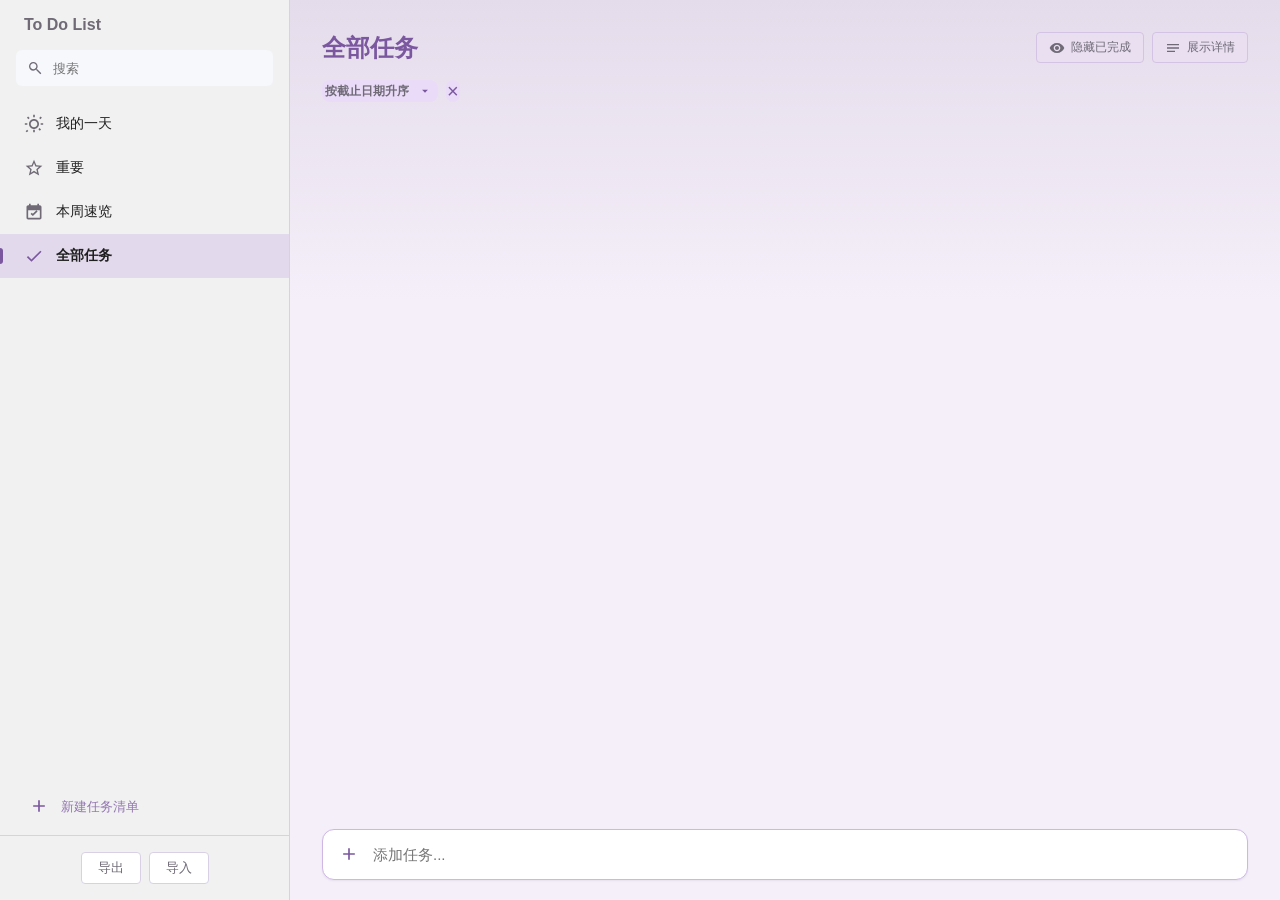
==== index.html @ 0e7db543 "init" ====
<!DOCTYPE html>
<html lang="zh-CN">
<head>
    <meta charset="UTF-8">
    <meta name="viewport" content="width=device-width, initial-scale=1.0">
    <title>To Do List</title>
    <link rel="stylesheet" href="./assets/css/todo-app.css">
</head>
<body>

    <!-- Sidebar -->
    <aside>
        <div class="sidebar-header">To Do List</div>
        <div class="sidebar-search" id="sidebar-search-wrap">
            <svg class="icon-gray" style="width:16px;height:16px" viewBox="0 0 24 24"><path d="M15.5 14h-.79l-.28-.27A6.471 6.471 0 0016 9.5 6.5 6.5 0 109.5 16c1.61 0 3.09-.59 4.23-1.57l.27.28v.79L20 21.49 21.49 20 15.5 14zM9.5 14C7.01 14 5 11.99 5 9.5S7.01 5 9.5 5 14 7.01 14 9.5 11.99 14 9.5 14z"/></svg>
            <input id="sidebar-search-input" type="text" placeholder="搜索" autocomplete="off">
            <button id="sidebar-search-clear" class="sidebar-search-clear" title="清除">×</button>
        </div>
        <div class="nav-list" id="nav-list"></div>

        <div class="new-list-input">
            <svg class="icon-blue" viewBox="0 0 24 24"><path d="M19 13h-6v6h-2v-6H5v-2h6V5h2v6h6v2z"/></svg>
            <input type="text" id="new-list-input" placeholder="新建任务清单" autocomplete="off">
        </div>

        <div class="sidebar-footer">
            <button id="btn-export" class="btn-sm">导出</button>
            <button id="btn-import" class="btn-sm">导入</button>
            <input type="file" id="importFile" style="display:none">
        </div>
    </aside>

    <!-- Main Content -->
    <main>
        <div class="header">
            <div class="header-title-group">
                <h1 id="view-title">我的一天</h1>
                <div class="date">
                    <span id="current-date"></span>
                    <span id="progress-stats" class="progress-pill">已完成 0/0</span>
                </div>
            </div>
            <div class="header-actions">
                <button id="btn-toggle-completed" class="btn-toggle-completed active" title="显示/隐藏已完成">
                    <svg style="width:16px;height:16px" viewBox="0 0 24 24"><path d="M12 4.5C7 4.5 2.73 7.61 1 12c1.73 4.39 6 7.5 11 7.5s9.27-3.11 11-7.5c-1.73-4.39-6-7.5-11-7.5zM12 17c-2.76 0-5-2.24-5-5s2.24-5 5-5 5 2.24 5 5-2.24 5-5 5zm0-8c-1.66 0-3 1.34-3 3s1.34 3 3 3 3-1.34 3-3-1.34-3-3-3z"/></svg>
                    <span id="toggle-completed-text">隐藏已完成</span>
                </button>
                <button id="btn-toggle-notes" class="btn-toggle-completed" title="显示/隐藏详情">
                    <svg style="width:16px;height:16px" viewBox="0 0 24 24"><path d="M3 18h12v-2H3v2zM3 6v2h18V6H3zm0 7h18v-2H3v2z"/></svg>
                    <span id="toggle-notes-text">展示详情</span>
                </button>
            </div>
        </div>

        <div class="filter-toolbar">
            <div class="filter-group">
            <div class="filter-item sort-pill">
                <select id="sort-mode">
                    <option value="due_asc">按截止日期升序</option>
                    <option value="due_desc">按截止日期降序</option>
                    <option value="added_asc">按创建日期升序</option>
                    <option value="added_desc">按创建日期降序</option>
                </select>
                <button id="btn-sort-open" class="sort-open-btn" title="展开排序选项">
                    <svg viewBox="0 0 24 24" style="width:14px;height:14px"><path d="M7 10l5 5 5-5z"/></svg>
                </button>
            </div>
            <button id="btn-clear-sort" class="sort-clear-btn" title="取消筛选">×</button>
            </div>
        </div>

        <div class="task-container">
            <ul id="task-list" style="list-style:none; padding:0; margin:0"></ul>
        </div>

        <div class="input-wrapper collapsed" id="task-input-wrapper">
            <div class="input-main-group">
                <div class="input-row title">
                    <svg viewBox="0 0 24 24" class="icon-blue"><path d="M19 13h-6v6h-2v-6H5v-2h6V5h2v6h6v2z"/></svg>
                    <input type="text" id="task-text" placeholder="添加任务..." autocomplete="off">
                </div>
                <ul id="add-step-list" class="step-list edit-step-list add-step-list"></ul>
                <div class="input-row step-inline" id="add-step-row">
                    <svg viewBox="0 0 24 24" class="icon-blue"><path d="M3 7h10v2H3V7zm0 4h8v2H3v-2zm0 4h6v2H3v-2zm16.59-4.58L21 11.84l-4.24 4.24-2.12-2.12 1.41-1.41.71.71 2.83-2.84z"/></svg>
                    <input id="task-step-input" class="step-inline-input" type="text" placeholder="添加步骤" autocomplete="off">
                </div>
            </div>
            <div class="input-advanced">
                <div class="input-advanced-actions">
                    <button type="button" id="btn-collapse-input" class="btn-collapse-input" title="收起">⌄</button>
                </div>
                <div class="input-controls">
                    <div class="control-group datetime-group">
                        <svg class="icon-gray" style="width:14px;height:14px" viewBox="0 0 24 24"><path d="M19 3h-1V1h-2v2H8V1H6v2H5c-1.11 0-2 .9-2 2v14c0 1.1.89 2 2 2h14c1.1 0 2-.9 2-2V5c0-1.1-.9-2-2-2zm0 16H5V8h14v11z"/></svg>
                        <input type="date" id="task-date" title="截止日期" autocomplete="off">
                        <svg class="icon-gray dt-mid-icon" style="width:14px;height:14px" viewBox="0 0 24 24"><path d="M11.99 2C6.47 2 2 6.48 2 12s4.47 10 9.99 10C17.52 22 22 17.52 22 12S17.52 2 11.99 2zm.01 18c-4.41 0-8-3.59-8-8s3.59-8 8-8 8 3.59 8 8-3.59 8-8 8zm.5-13h-1.5v6l5.25 3.15.75-1.23-4.5-2.67z"/></svg>
                        <input type="time" id="task-time" title="具体时间 (可选)" autocomplete="off">
                        <button type="button" id="btn-clear-task-time-x" class="btn-clear-time-x" title="清除具体时间">×</button>
                    </div>
                    <div class="control-group">
                        <svg class="icon-gray" style="width:14px;height:14px" viewBox="0 0 24 24"><path d="M12 4V1L8 5l4 4V6c3.31 0 6 2.69 6 6 0 1.01-.25 1.97-.7 2.8l1.46 1.46C19.54 15.03 20 13.57 20 12c0-4.42-3.58-8-8-8zm0 14c-3.31 0-6-2.69-6-6 0-1.01.25-1.97.7-2.8L5.24 7.74C4.46 8.97 4 10.43 4 12c0 4.42 3.58 8 8 8v3l4-4-4-4v3z"/></svg>
                        <select id="task-recurrence">
                            <option value="none">不重复</option>
                            <option value="daily">每天</option>
                            <option value="weekly">每周</option>
                            <option value="monthly">每月</option>
                        </select>
                    </div>
                    <div class="control-group">
                        <svg class="icon-gray" style="width:14px;height:14px" viewBox="0 0 24 24"><path d="M3 13h2v-2H3v2zm0 4h2v-2H3v2zm0-8h2V7H3v2zm4 4h14v-2H7v2zm0 4h14v-2H7v2zM7 7v2h14V7H7z"/></svg>
                        <select id="task-list-select"></select>
                    </div>
                    <div style="margin-left:auto">
                        <button id="btn-add-task" class="btn-sm">添加</button>
                    </div>
                </div>
                <div class="input-row note">
                    <svg class="icon-gray" style="width:16px;height:16px" viewBox="0 0 24 24"><path d="M3 18h12v-2H3v2zM3 6v2h18V6H3zm0 7h18v-2H3v2z"/></svg>
                    <textarea id="task-note" placeholder="备注 (可选)..." autocomplete="off"></textarea>
                </div>
            </div>
        </div>
    </main>

    <!-- Modal for Task and List Edit -->
    <div id="modal-overlay" class="modal-overlay">
        <!-- Edit Task Modal -->
        <div class="modal" id="modal-task-edit" style="display:none">
            <h2>编辑任务</h2>
            <div class="form-group">
                <label>任务内容</label>
                <input type="text" id="edit-task-text" class="form-input">
            </div>
            <div class="form-group">
                <label>步骤</label>
                <div id="edit-steps-box" class="edit-steps-box">
                    <ul id="edit-step-list" class="step-list edit-step-list"></ul>
                    <div class="step-add-row">
                        <svg class="step-add-icon" viewBox="0 0 24 24"><path d="M19 13h-6v6h-2v-6H5v-2h6V5h2v6h6v2z"/></svg>
                        <input id="edit-step-input" class="step-input" type="text" placeholder="添加步骤">
                    </div>
                </div>
            </div>
            <div style="display:flex; gap: 16px;">
                <div class="form-group" style="flex:1">
                    <label>截止日期</label>
                    <input type="date" id="edit-task-date" class="form-input">
                </div>
                <div class="form-group" style="flex:1">
                    <label>具体时间 (可选)</label>
                    <div class="time-input-row">
                        <input type="time" id="edit-task-time" class="form-input">
                        <button type="button" id="btn-clear-edit-time-x" class="btn-clear-time-x" title="清除具体时间">×</button>
                    </div>
                </div>
            </div>
            <div style="display:flex; gap: 16px;">
                <div class="form-group" style="flex:1">
                    <label>重复</label>
                    <select id="edit-task-recurrence" class="form-input">
                        <option value="none">不重复</option>
                        <option value="daily">每天</option>
                        <option value="weekly">每周</option>
                        <option value="monthly">每月</option>
                    </select>
                </div>
                <div class="form-group" style="flex:1">
                    <label>所属列表</label>
                    <select id="edit-task-list" class="form-input"></select>
                </div>
            </div>
            <div class="form-group">
                <label>备注/详情</label>
                <textarea id="edit-task-note" class="form-input" placeholder="添加备注..."></textarea>
            </div>
            <div class="modal-actions">
                <button class="btn-sm btn-cancel">取消</button>
                <button id="btn-save-task-edit" class="btn-sm btn-primary">保存</button>
            </div>
        </div>

        <!-- Edit List Modal -->
        <div class="modal" id="modal-list-edit" style="display:none">
            <h2>重命名列表</h2>
            <div class="form-group">
                <label>列表名称</label>
                <input type="text" id="edit-list-name" class="form-input">
            </div>
            <div class="modal-actions">
                <button class="btn-sm btn-cancel">取消</button>
                <button id="btn-save-list-edit" class="btn-sm btn-primary">保存</button>
            </div>
        </div>
    </div>

    <script src="./assets/js/todo-app.js"></script>
</body>
</html>
---- assets/css/todo-app.css ----
:root {
            --primary: #7b57a0;
            --primary-hover: #68458b;
            --danger: #d13438;
            --bg-body: #f4eff9;
            --bg-white: #ffffff;
            --text-main: #1f1f1f;
            --text-secondary: #6f6a76;
            --border: #d9d0e5;
            --hover-bg: #eee8f4;
            --sidebar-width: 290px;
            --shadow: 0 1px 2px rgba(73, 45, 97, 0.08);
            --modal-bg: rgba(0, 0, 0, 0.4);
        }

        * { box-sizing: border-box; outline: none; }
        
        body {
            margin: 0;
            font-family: "Segoe UI", "Helvetica Neue", Arial, sans-serif;
            background-color: var(--bg-body);
            color: var(--text-main);
            height: 100vh;
            display: flex;
            font-size: 14px;
            user-select: none;
        }

        /* Icons */
        svg { width: 20px; height: 20px; fill: currentColor; flex-shrink: 0; }
        .icon-blue { color: var(--primary); }
        .icon-red { color: var(--danger); }
        .icon-gray { color: var(--text-secondary); }

        /* Sidebar */
        aside {
            width: var(--sidebar-width);
            background: #f1f1f1;
            display: flex;
            flex-direction: column;
            border-right: 1px solid var(--border);
        }

        .sidebar-header { padding: 16px 24px; font-weight: 600; font-size: 16px; color: var(--text-secondary);}
        .sidebar-search {
            margin: 0 16px 8px 16px;
            background: #f6f8fc;
            border: 1px solid transparent;
            border-radius: 6px;
            display: flex;
            align-items: center;
            gap: 8px;
            padding: 8px 10px;
        }
        .sidebar-search:focus-within {
            border-color: #c8daf8;
            background: #fff;
        }
        .sidebar-search input {
            border: none;
            background: transparent;
            width: 100%;
            font-size: 13px;
            color: var(--text-main);
            font-family: inherit;
        }
        .sidebar-search-clear {
            border: none;
            background: none;
            color: var(--text-secondary);
            width: 18px;
            height: 18px;
            border-radius: 50%;
            cursor: pointer;
            display: flex;
            align-items: center;
            justify-content: center;
            padding: 0;
            opacity: 0;
            pointer-events: none;
        }
        .sidebar-search.has-value .sidebar-search-clear {
            opacity: 1;
            pointer-events: auto;
        }
        .sidebar-search-clear:hover { background: #e8ecf3; color: var(--text-main); }

        .nav-list { flex: 1; overflow-y: auto; padding: 8px 0; }

        .nav-item {
            display: flex; align-items: center; padding: 10px 24px;
            cursor: pointer; color: var(--text-main);
            transition: background 0.1s; position: relative;
            border-top: 2px solid transparent; border-bottom: 2px solid transparent;
            height: 44px;
        }

        .nav-item:hover { background-color: var(--hover-bg); }
        .nav-item.active { background-color: #e2d9ec; font-weight: 600; }
        .nav-item.active::before {
            content: ''; position: absolute; left: 0; height: 16px; width: 3px; 
            background: var(--primary); border-radius: 0 4px 4px 0;
        }
        
        .nav-item svg { margin-right: 12px; }
        .nav-text { flex: 1; white-space: nowrap; overflow: hidden; text-overflow: ellipsis; padding: 2px 0; margin-right: 8px; }
        .nav-actions { display: flex; align-items: center; gap: 2px; margin-right: 1px; }
        .nav-count { font-size: 12px; color: var(--text-secondary); font-weight: 400; min-width: 20px; text-align: right; }

        .btn-icon-hover {
            opacity: 0; background: none; border: none; cursor: pointer; color: var(--text-secondary);
            padding: 2px; 
            border-radius: 4px; display: flex;
        }
        .nav-item:hover .btn-icon-hover { opacity: 1; }
        .btn-icon-hover:hover { background: #e1dfdd; color: var(--text-main); }
        .btn-icon-hover.delete:hover { color: var(--danger); background: #fcebeb; }

        /* Drag & Drop */
        .nav-item.draggable { cursor: grab; }
        .nav-item.dragging { opacity: 0.5; background: #e1dfdd; }
        .nav-item.drag-over { border-bottom-color: var(--primary); }

        .new-list-input {
            margin: 10px 16px; padding: 8px 12px;
            border: 1px solid transparent; border-radius: 4px;
            display: flex; align-items: center; color: var(--primary);
        }
        .new-list-input:hover { background: var(--hover-bg); }
        .new-list-input input { border: none; background: transparent; margin-left: 10px; width: 100%; color: var(--primary); }
        .new-list-input input::placeholder { color: var(--primary); opacity: 0.8; }

        /* Main Content */
        main {
            flex: 1; display: flex; flex-direction: column;
            background-image: linear-gradient(180deg, #e5dceb 0%, #f4eff9 300px);
            min-width: 0;
        }

        .header { 
            padding: 32px 32px 10px 32px; 
            display: flex; 
            align-items: flex-start; 
            justify-content: space-between; 
        }
        .header-title-group h1 { margin: 0; font-size: 24px; font-weight: 700; color: var(--primary); display: flex; align-items: center; gap: 10px;}
        .header-title-group .date { font-size: 12px; color: var(--text-secondary); margin-top: 4px; display: flex; gap: 10px; align-items: center; flex-wrap: wrap; }
        .progress-pill {
            background: #e6ddef;
            border: 1px solid #d3c3e4;
            border-radius: 999px;
            padding: 2px 8px;
            font-size: 12px;
            color: #6d4f8f;
            display: none;
        }
        
        .header-actions { display: flex; gap: 8px; flex-wrap: wrap; justify-content: flex-end; }
        .btn-toggle-completed { 
            background: rgba(233,223,242,0.9); border: 1px solid #d3c3e4; 
            padding: 6px 12px; border-radius: 4px; cursor: pointer; 
            color: var(--text-secondary); font-size: 12px; display: flex; align-items: center; gap: 6px;
        }
        .btn-toggle-completed:hover { background: #fff; box-shadow: 0 1px 3px rgba(0,0,0,0.1); }
        .btn-toggle-completed.active { background: #e2d8ed; color: var(--primary); border-color: #cab5df; }

        .filter-toolbar {
            margin: 2px 32px 10px 32px;
            /* background: rgba(244, 238, 250, 0.92); */
            border: 0px;
            border-radius: 4px;
            padding: 0px 0px;
            display: flex;
            flex-wrap: wrap;
            gap: 10px;
            align-items: center;
        }
        .filter-toolbar {
            justify-content: flex-start;
        }
        .filter-group {
            display: flex;
            flex-wrap: wrap;
            gap: 8px;
            align-items: center;
        }
        .filter-item {
            display: flex;
            align-items: center;
            gap: 6px;
            border: 1px solid #d7cce4;
            border-radius: 3px;
            padding: 2px 8px;
            min-height: 30px;
            background: #fff;
        }
        .sort-pill {
            background: #eadcf9;
            /* background: #cab6df; */
            border-color: transparent;
            border-radius: 8px;
            min-height: 3px;
            padding: 0 2px 0 2px;
        }
        .sort-pill select {
            color: #7b57a0;
            font-size: 14px;
            font-weight: 600;
            padding-right: 0;
            min-width: 170px;
            appearance: none;
            -webkit-appearance: none;
            -moz-appearance: none;
        }
        .sort-open-btn {
            border: none;
            background: transparent;
            color: #7b57a0;
            width: 20px;
            height: 20px;
            border-radius: 4px;
            display: inline-flex;
            align-items: center;
            justify-content: center;
            cursor: pointer;
            padding: 0;
        }
        .sort-open-btn:hover {
            background: #dec8f1;
        }
        .sort-clear-btn {
            border: 1px solid transparent;
            background: #eadcf9;
            color: #7b57a0;
            /* width: 34px;
            height: 34px; */
            min-height: 3px;
            border-radius: 8px;
            display: inline-flex;
            align-items: center;
            justify-content: center;
            cursor: pointer;
            padding: 0;
            font-size: 20px;
            line-height: 1;
        }
        .sort-clear-btn:hover {
            background: #dec8f1;
            border-color: #cdb5e4;
        }
        .filter-item input, .filter-item select {
            border: none;
            font-size: 12px;
            color: var(--text-secondary);
            font-family: inherit;
            background: transparent;
            min-width: 80px;
        }
        .filter-item input {
            min-width: 180px;
        }

        .input-wrapper {
            margin: 12px 32px 20px 32px; background: var(--bg-white);
            border: 1px solid #ceb7e4;
            border-radius: 12px; box-shadow: var(--shadow);
            display: flex; flex-direction: column; transition: box-shadow 0.2s;
            overflow: hidden;
            position: relative;
        }
        .input-wrapper:focus-within { box-shadow: 0 3px 10px rgba(112, 77, 145, 0.18); border-color: #b89ad3; }
        .input-wrapper.collapsed .input-advanced {
            max-height: 0;
            opacity: 0;
            transform: translateY(-6px);
            pointer-events: none;
            border-top-color: transparent;
        }
        .input-wrapper.collapsed .input-row.step-inline { display: none; }
        .input-wrapper.expanded .input-row.step-inline { display: flex; }
        .input-wrapper.expanded .input-advanced {
            max-height: 520px;
            opacity: 1;
            transform: translateY(0);
            pointer-events: auto;
        }
        
        .input-main-group { display: flex; flex-direction: column; padding: 0 16px; }
        .input-row { display: flex; align-items: center; }
        .input-row.title { height: 48px; }
        .input-row.step-inline {
            height: 34px;
            border-top: 1px dashed #eee6f4;
            gap: 10px;
        }
        .step-inline-input {
            flex: 1;
            border: none;
            background: transparent;
            color: #4169e1;
            font-size: 13px;
            font-family: inherit;
        }
        .step-inline-input::placeholder { color: #4169e1; }
        .input-row.step-inline .icon-blue {
            width: 18px;
            height: 18px;
        }
        .input-row.note { border-top: 1px dashed #eee6f4; padding: 6px 16px; align-items: flex-start; gap: 8px; }

        .input-row input { flex: 1; border: none; height: 100%; font-family: inherit; }
        .input-row.title input { font-size: 15px; margin-left: 12px; }
        .input-row.note textarea {
            flex: 1;
            border: none;
            resize: none;
            min-height: 22px;
            max-height: 110px;
            overflow-y: auto;
            font-size: 13px;
            color: var(--text-secondary);
            font-family: inherit;
            line-height: 1.4;
            background: transparent;
            padding: 0;
        }
        .input-row.note textarea::placeholder { color: #a19f9d; }
        .input-advanced {
            border-top: 1px solid var(--border);
            background: #f8f5fb;
            overflow: hidden;
            transition: opacity 0.16s ease, transform 0.16s ease, border-top-color 0.16s ease;
            border-radius: 0 0 12px 12px;
            position: relative;
            will-change: opacity, transform;
            contain: paint;
        }
        .input-advanced-actions {
            position: absolute;
            right: 12px;
            bottom: 10px;
            z-index: 2;
        }
        .btn-collapse-input {
            border: 0px solid #d8cde5;
            /* background: #fff; */
            color: var(--text-secondary);
            border-radius: 999px;
            /* width: 20px;
            height: 20px;
            font-size: 12px;
            line-height: 1; */
            cursor: pointer;
            display: inline-flex;
            align-items: center;
            justify-content: center;
            padding: 0;
        }
        .btn-collapse-input:hover {
            color: var(--primary);
            border-color: #bda7d4;
            background: #f7f2fc;
        }
        .add-steps-box {
            margin: 0;
            padding-left: 16px;
            padding-right: 16px;
            background: #fff;
            border-color: #dfd3ea;
        }
        .add-step-list {
            margin: 0 0 6px 32px;
            padding-right: 10px;
            max-height: 110px;
            overflow-y: auto;
        }
        .add-step-list:empty {
            display: none;
            margin-bottom: 0;
        }
        .add-step-list .edit-step-delete {
            opacity: 0;
            pointer-events: none;
        }
        .add-step-list .step-item:hover .edit-step-delete {
            opacity: 1;
            pointer-events: auto;
        }

        .input-controls {
            display: flex; padding: 8px 12px; gap: 12px;
            background: transparent; flex-wrap: wrap;
        }
        .control-group {
            display: flex; align-items: center; background: var(--bg-white);
            border: 1px solid #d5c8e3; border-radius: 3px; padding: 2px 8px; font-size: 12px; gap: 4px;
        }
        .control-group input[type="date"], .control-group input[type="time"] {
            border: none; background: transparent; color: var(--text-secondary);
            cursor: pointer; font-size: 12px; padding: 4px 2px; font-family: inherit;
            height: 24px; min-width: 20px;
        }
        .control-group input[type="date"]:hover, .control-group input[type="time"]:hover { color: var(--primary); }
        .control-group input[type="date"]:focus, .control-group input[type="time"]:focus {
            background: transparent;
            outline: none;
        }
        .control-group select { border: none; background: transparent; color: var(--text-secondary); cursor: pointer; font-size: 12px; padding: 4px; font-family: inherit;}
        .datetime-group {
            gap: 2px;
            padding-right: 6px;
        }
        .datetime-group input[type="date"] {
            min-width: 122px;
        }
        .datetime-group input[type="time"] {
            min-width: 58px;
        }
        .datetime-group .dt-mid-icon {
            margin: 0 2px 0 4px;
            flex-shrink: 0;
        }
        .datetime-group input[type="date"]::-webkit-calendar-picker-indicator,
        .datetime-group input[type="time"]::-webkit-calendar-picker-indicator {
            opacity: 0;
            width: 0;
            margin: 0;
            padding: 0;
        }
        .btn-clear-time-x {
            border: none;
            background: transparent;
            color: #8f87a1;
            font-size: 14px;
            line-height: 1;
            width: 18px;
            height: 18px;
            border-radius: 50%;
            cursor: pointer;
            display: inline-flex;
            align-items: center;
            justify-content: center;
            padding: 0;
        }
        .btn-clear-time-x:hover {
            color: var(--danger);
            background: #fcebeb;
        }
        .btn-clear-time {
            border: 1px solid #d8cde5;
            background: #fff;
            color: var(--text-secondary);
            border-radius: 3px;
            padding: 2px 6px;
            font-size: 11px;
            cursor: pointer;
            white-space: nowrap;
        }
        .btn-clear-time:hover {
            border-color: #bda7d4;
            color: var(--primary);
            background: #f7f2fc;
        }

        /* Task List */
        .task-container { flex: 1; overflow-y: auto; padding: 0 32px 32px 32px; }
        
        .task-item {
            background: var(--bg-white); border-radius: 4px; margin-bottom: 8px;
            border: 1px solid #d7c9e5;
            box-shadow: 0 1px 2px rgba(0,0,0,0.05);
            transition: 0.1s; animation: fadeIn 0.2s ease-out;
            display: flex; flex-direction: column;
            cursor: pointer;
        }
        
        .task-header { display: flex; align-items: flex-start; padding: 9px 12px; width: 100%; min-height: 42px; }
        
        /* 
           关键修改：
           当任务没有元数据（.no-meta）时，header使用 center 对齐，
           实现单行纯文本的垂直居中。
        */
        .task-item.no-meta .task-header { align-items: center; }

        @keyframes fadeIn { from { opacity: 0; transform: translateY(5px); } to { opacity: 1; transform: translateY(0); } }
        .task-item:hover { background-color: #fcfaff; border-color: #c5b1da; box-shadow: 0 2px 6px rgba(93, 67, 120, 0.12); }
        .task-item.completed { opacity: 0.7; }
        
        .custom-checkbox {
            width: 18px; height: 18px; border: 1px solid var(--text-secondary); border-radius: 50%;
            display: flex; align-items: center; justify-content: center; cursor: pointer; 
            margin-top: 2px; /* 默认顶对齐时的微调 */
            flex-shrink: 0; transition: 0.2s;
        }
        
        /* 当没有元数据时，去掉 margin-top 以便完美居中 */
        .task-item.no-meta .custom-checkbox { margin-top: 0; }

        .custom-checkbox:hover { border-color: var(--primary); }
        .task-item.completed .custom-checkbox { background: var(--primary); border-color: var(--primary); }
        .check-icon { display: none; width: 12px; height: 12px; fill: white; }
        .task-item.completed .check-icon { display: block; }

        .task-content { flex: 1; margin-left: 10px; display: flex; flex-direction: column; justify-content: center; }
        .task-text { font-size: 14px; color: var(--text-main); line-height: 1.4; word-break: break-all;}
        .kw-highlight {
            background: #ffeaa7;
            color: #3f2f54;
            border-radius: 2px;
            padding: 0 1px;
        }
        .task-item.completed .task-text { text-decoration: line-through; color: var(--text-secondary); }
        
        .task-meta { display: flex; gap: 7px; font-size: 12px; color: var(--text-secondary); margin-top: 2px; align-items: center; flex-wrap: wrap; }
        .meta-tag { 
            display: flex; 
            align-items: center; 
            gap: 4px; }
        .meta-list-steps { 
            font-size: 12px; 
            color: var(--text-secondary); 
        }
        .text-danger { color: var(--danger); font-weight: 500; }
        .text-list-name { color: var(--text-secondary); background: #f3f2f1; padding: 2px 6px; border-radius: 3px; }
        
        .task-note-view {
            padding: 0 12px 8px 32px; font-size: 13px; color: var(--text-secondary);
            display: none; white-space: pre-wrap; line-height: 1.5;
            overflow-wrap: anywhere;
            word-break: break-word;
            border-top: 1px solid transparent;
        }
        .task-item.expanded .task-note-view,
        .task-item.show-detail .task-note-view { display: block; }
        .task-item.show-detail .task-note-view {
            padding: 4px 10px 6px 32px;
            font-size: 12px;
            line-height: 1.3;
        }
        .task-item.show-detail .task-note-view::before {
            content: '';
            display: block;
            width: 136px;
            border-top: 1px solid #e8e0f1;
            margin: 1px 0 7px 0;
        }

        .task-steps-view {
            display: none;
            padding: 4px 12px 6px 40px;
            border-top: none;
        }
        .task-item.expanded .task-steps-view,
        .task-item.show-detail .task-steps-view { display: block; }
        .task-item.show-detail .task-steps-view {
            padding: 2px 10px 4px 40px;
        }
        .task-extra-dates {
            display: none;
            padding: 0 12px 7px 32px;
            color: var(--text-secondary);
            font-size: 12px;
            line-height: 1.5;
            align-items: center;
            justify-content: flex-end;
            gap: 10px;
        }
        .task-item.expanded .task-extra-dates,
        .task-item.show-detail .task-extra-dates { display: flex; }
        .task-item.show-detail .task-extra-dates {
            padding: 0 10px 5px 32px;
            font-size: 11px;
            line-height: 1.35;
            gap: 6px;
        }
        .task-extra-dates.only-created { justify-content: flex-end; }
        .task-completed-at,
        .task-created-at { 
            text-align: right; 
            white-space: nowrap;
            font-size: 10px; }
        .task-date-sep {
            color: #9a8fa8;
            margin: 0 1px;
            font-size: 10px;
            line-height: 1;
        }
        .step-list {
            list-style: none;
            padding: 0;
            margin: 0 0 8px 0;
            display: flex;
            flex-direction: column;
            gap: 6px;
        }
        .step-item {
            display: flex;
            align-items: center;
            gap: 8px;
            color: var(--text-secondary);
            font-size: 13px;
        }
        .step-checkbox {
            width: 14px;
            height: 14px;
            border: 1px solid #8a8886;
            border-radius: 50%;
            background: #fff;
            cursor: pointer;
            flex-shrink: 0;
            position: relative;
        }
        .step-item.done .step-checkbox {
            background: var(--primary);
            border-color: var(--primary);
        }
        .step-item.done .step-checkbox::after {
            content: '';
            position: absolute;
            left: 4px;
            top: 2px;
            width: 3px;
            height: 6px;
            border: solid #fff;
            border-width: 0 1.5px 1.5px 0;
            transform: rotate(45deg);
        }
        .step-item.done .step-text {
            text-decoration: line-through;
            color: #a19f9d;
        }
        .step-delete {
            border: none;
            background: none;
            color: #a19f9d;
            cursor: pointer;
            padding: 0 2px;
            opacity: 0;
            pointer-events: none;
        }
        .task-steps-view .step-item:hover .step-delete { opacity: 1; pointer-events: auto; }
        .step-delete:hover { color: var(--danger); }
        .step-add-row {
            display: flex;
            gap: 6px;
            align-items: center;
            min-height: 28px;
        }
        .step-add-icon {
            width: 20px;
            height: 20px;
            color: var(--primary);
            flex-shrink: 0;
        }
        .step-input {
            flex: 1;
            border: none;
            outline: none;
            background: transparent;
            padding: 2px 0;
            font-size: 13px;
            font-family: inherit;
            color: #4169e1;
            line-height: 1.2;
        }
        .step-input::placeholder { color: #4169e1; }
        .step-input:focus { border-color: transparent; }
        .edit-steps-box {
            border: 1px solid #e1dfdd;
            border-radius: 4px;
            padding: 6px 8px;
            background: #fff;
        }
        .edit-steps-box .step-list {
            max-height: 132px;
            overflow-y: auto;
            margin-bottom: 4px;
        }
        .edit-steps-box .step-list:empty {
            display: none;
            margin-bottom: 0;
        }
        .edit-step-list .step-item {
            justify-content: space-between;
            padding: 2px 0;
        }
        .edit-step-main {
            display: flex;
            align-items: center;
            gap: 8px;
            min-width: 0;
            flex: 1;
        }
        .edit-step-delete {
            border: none;
            background: none;
            color: #8a8886;
            cursor: pointer;
            padding: 4px;
            display: inline-flex;
            align-items: center;
            justify-content: center;
            border-radius: 4px;
        }
        .edit-step-delete:hover {
            color: var(--danger);
            background: #fcebeb;
        }
        .add-steps-box .step-checkbox[disabled] {
            cursor: default;
            opacity: 0.55;
        }
        .time-input-row {
            display: flex;
            gap: 8px;
            align-items: center;
        }
        .time-input-row .form-input {
            flex: 1;
        }
        
        .actions-group { display: flex; align-items: center; }
        .btn-action {
            background: none; border: none; cursor: pointer; color: var(--text-secondary);
            opacity: 0; transition: 0.2s; padding: 6px; border-radius: 4px; margin-left: 2px;
        }
        .task-item:hover .btn-action { opacity: 1; }
        .btn-action:hover { background-color: #ede5f5; color: var(--primary); }
        .btn-action.delete:hover { color: var(--danger); background-color: #fcebeb; }
        .btn-action.active { opacity: 1; color: var(--primary); }
        .btn-action-important.active { color: #ffc83d; }
        .nav-divider {
            height: 1px;
            background: #d8d8d8;
            margin: 8px 16px;
        }

        /* Modal Styles */
        .modal-overlay {
            position: fixed; top: 0; left: 0; width: 100%; height: 100%;
            background: var(--modal-bg); z-index: 1000;
            display: flex; align-items: center; justify-content: center;
            opacity: 0; pointer-events: none; transition: opacity 0.2s;
            backdrop-filter: blur(2px);
        }
        .modal-overlay.open { opacity: 1; pointer-events: auto; }
        
        .modal {
            background: white; width: 450px; padding: 24px; border-radius: 8px;
            box-shadow: 0 8px 16px rgba(0,0,0,0.14);
            transform: translateY(10px); transition: transform 0.2s;
            display: flex; flex-direction: column; gap: 16px;
        }
        .modal-overlay.open .modal { transform: translateY(0); }
        
        .modal h2 { margin: 0 0 8px 0; font-size: 18px; color: var(--primary); }
        .form-group { display: flex; flex-direction: column; gap: 6px; }
        .form-group label { font-size: 12px; color: var(--text-secondary); font-weight: 600; }
        .form-input { 
            padding: 8px 12px; border: 1px solid var(--border); border-radius: 4px; 
            font-size: 14px; font-family: inherit; color: var(--text-main);
        }
        textarea.form-input { resize: vertical; min-height: 60px; }
        .form-input:focus { border-color: var(--primary); }
        
        .modal-actions { display: flex; justify-content: flex-end; gap: 12px; margin-top: 8px; }

        .sidebar-footer {
            margin-top: auto; padding: 16px; border-top: 1px solid var(--border);
            display: flex; gap: 8px; justify-content: center;
        }
        .btn-sm { padding: 6px 16px; font-size: 13px; border: 1px solid var(--border); background: #fff; border-radius: 4px; cursor: pointer; color: var(--text-secondary); transition: 0.1s;}
        .btn-sm:hover { border-color: var(--text-secondary); background: var(--hover-bg); }
        .btn-primary { background: var(--primary); color: white; border-color: var(--primary); }
        .btn-primary:hover { background: var(--primary-hover); color: white; border-color: var(--primary-hover); }

        @media (max-width: 700px) {
            aside { display: none; }
            .header, .input-wrapper, .task-container { padding-left: 16px; padding-right: 16px; }
            .filter-toolbar { margin-left: 16px; margin-right: 16px; }
            .modal { width: 90%; }
        }

        .task-item,
        .task-item * {
            user-select: text;
        }
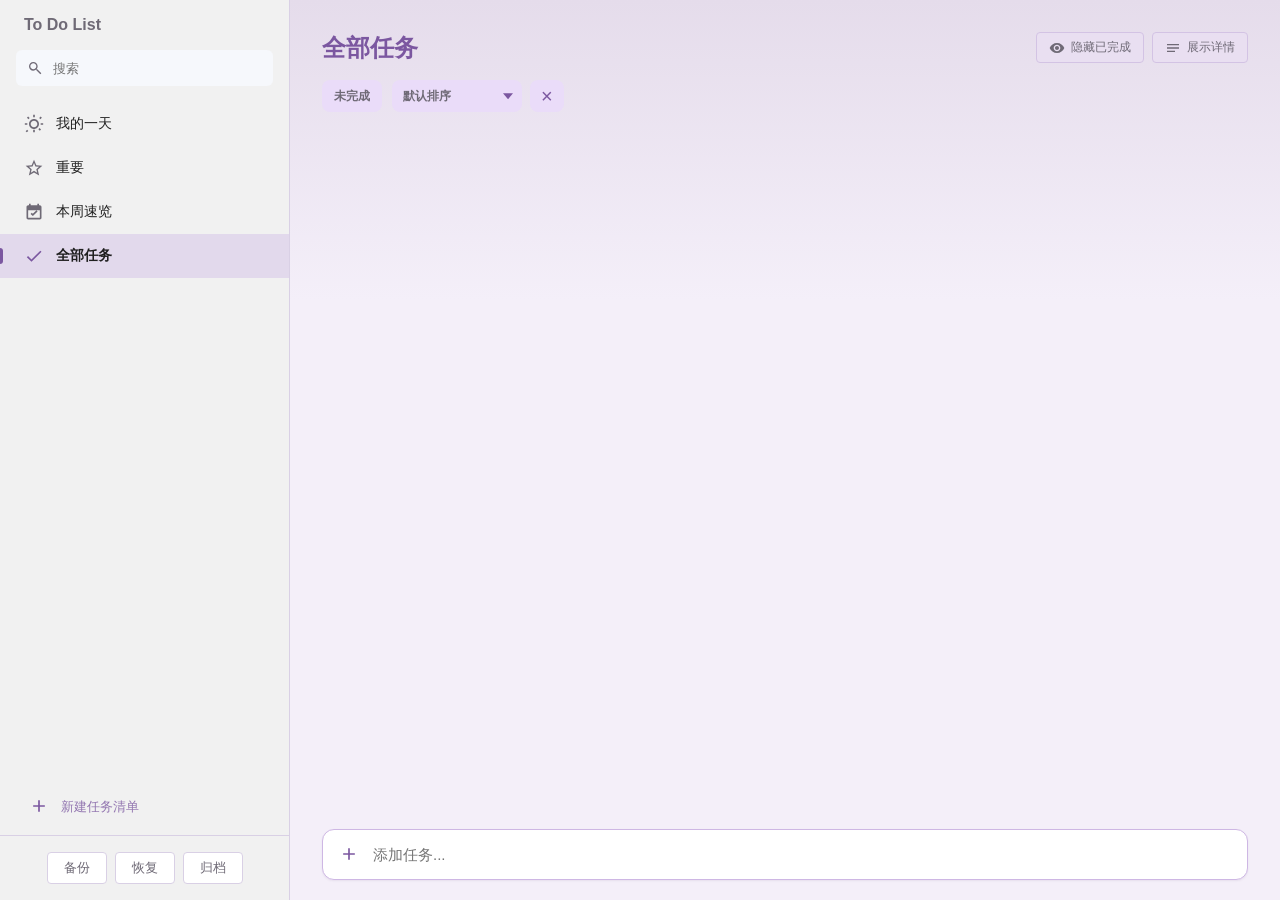
==== commit 2dcc53ed: "修改ui，添加按年归档功能，导出为csv文件" ====
--- a/index.html
+++ b/index.html
@@ -24,8 +24,9 @@
         </div>
 
         <div class="sidebar-footer">
-            <button id="btn-export" class="btn-sm">导出</button>
-            <button id="btn-import" class="btn-sm">导入</button>
+            <button id="btn-export" class="btn-sm">备份</button>
+            <button id="btn-import" class="btn-sm">恢复</button>
+            <button id="btn-archive" class="btn-sm">归档</button>
             <input type="file" id="importFile" style="display:none">
         </div>
     </aside>
@@ -53,17 +54,16 @@
         </div>
 
         <div class="filter-toolbar">
+            <div class="scope-pill">未完成</div>
             <div class="filter-group">
             <div class="filter-item sort-pill">
                 <select id="sort-mode">
+                    <option value="default">默认排序</option>
                     <option value="due_asc">按截止日期升序</option>
                     <option value="due_desc">按截止日期降序</option>
                     <option value="added_asc">按创建日期升序</option>
                     <option value="added_desc">按创建日期降序</option>
                 </select>
-                <button id="btn-sort-open" class="sort-open-btn" title="展开排序选项">
-                    <svg viewBox="0 0 24 24" style="width:14px;height:14px"><path d="M7 10l5 5 5-5z"/></svg>
-                </button>
             </div>
             <button id="btn-clear-sort" class="sort-clear-btn" title="取消筛选">×</button>
             </div>
--- a/assets/css/todo-app.css
+++ b/assets/css/todo-app.css
@@ -11,6 +11,7 @@
             --sidebar-width: 290px;
             --shadow: 0 1px 2px rgba(73, 45, 97, 0.08);
             --modal-bg: rgba(0, 0, 0, 0.4);
+            --main-side-gap: 32px;
         }
 
         * { box-sizing: border-box; outline: none; }
@@ -138,7 +139,7 @@
         }
 
         .header { 
-            padding: 32px 32px 10px 32px; 
+            padding: 32px var(--main-side-gap) 10px var(--main-side-gap); 
             display: flex; 
             align-items: flex-start; 
             justify-content: space-between; 
@@ -155,7 +156,7 @@
             display: none;
         }
         
-        .header-actions { display: flex; gap: 8px; flex-wrap: wrap; justify-content: flex-end; }
+        .header-actions { display: flex; gap: 8px; flex-wrap: wrap; justify-content: flex-end; margin-right: 0; }
         .btn-toggle-completed { 
             background: rgba(233,223,242,0.9); border: 1px solid #d3c3e4; 
             padding: 6px 12px; border-radius: 4px; cursor: pointer; 
@@ -165,7 +166,7 @@
         .btn-toggle-completed.active { background: #e2d8ed; color: var(--primary); border-color: #cab5df; }
 
         .filter-toolbar {
-            margin: 2px 32px 10px 32px;
+            margin: 2px var(--main-side-gap) 10px var(--main-side-gap);
             /* background: rgba(244, 238, 250, 0.92); */
             border: 0px;
             border-radius: 4px;
@@ -183,6 +184,19 @@
             flex-wrap: wrap;
             gap: 8px;
             align-items: center;
+        }
+        .scope-pill {
+            display: inline-flex;
+            align-items: center;
+            justify-content: center;
+            min-height: 32px;
+            padding: 0 12px;
+            border-radius: 8px;
+            background: #eadcf9;
+            color: var(--text-secondary);
+            font-size: 12px;
+            font-weight: 600;
+            line-height: 1.2;
         }
         .filter-item {
             display: flex;
@@ -196,51 +210,51 @@
         }
         .sort-pill {
             background: #eadcf9;
-            /* background: #cab6df; */
             border-color: transparent;
             border-radius: 8px;
-            min-height: 3px;
-            padding: 0 2px 0 2px;
+            min-height: 32px;
+            min-width: 130px;
+            padding: 0;
+            position: relative;
+            overflow: hidden;
+        }
+        .sort-pill::after {
+            content: '';
+            position: absolute;
+            right: 8px;
+            top: 50%;
+            transform: translateY(-45%);
+            border-left: 5px solid transparent;
+            border-right: 5px solid transparent;
+            border-top: 6px solid #7b57a0;
+            pointer-events: none;
         }
         .sort-pill select {
             color: #7b57a0;
             font-size: 14px;
             font-weight: 600;
-            padding-right: 0;
-            min-width: 170px;
+            min-width: 168px;
+            width: 100%;
+            height: 100%;
+            padding: 0 24px 0 10px;
             appearance: none;
             -webkit-appearance: none;
             -moz-appearance: none;
-        }
-        .sort-open-btn {
-            border: none;
-            background: transparent;
-            color: #7b57a0;
-            width: 20px;
-            height: 20px;
-            border-radius: 4px;
-            display: inline-flex;
-            align-items: center;
-            justify-content: center;
-            cursor: pointer;
-            padding: 0;
-        }
-        .sort-open-btn:hover {
-            background: #dec8f1;
+            cursor: pointer;
+            position: relative;
+            z-index: 1;
         }
         .sort-clear-btn {
             border: 1px solid transparent;
             background: #eadcf9;
             color: #7b57a0;
-            /* width: 34px;
-            height: 34px; */
-            min-height: 3px;
+            min-height: 32px;
             border-radius: 8px;
             display: inline-flex;
             align-items: center;
             justify-content: center;
             cursor: pointer;
-            padding: 0;
+            padding: 0 10px;
             font-size: 20px;
             line-height: 1;
         }
@@ -261,7 +275,7 @@
         }
 
         .input-wrapper {
-            margin: 12px 32px 20px 32px; background: var(--bg-white);
+            margin: 12px var(--main-side-gap) 20px var(--main-side-gap); background: var(--bg-white);
             border: 1px solid #ceb7e4;
             border-radius: 12px; box-shadow: var(--shadow);
             display: flex; flex-direction: column; transition: box-shadow 0.2s;
@@ -463,7 +477,25 @@
         }
 
         /* Task List */
-        .task-container { flex: 1; overflow-y: auto; padding: 0 32px 32px 32px; }
+        .task-container { flex: 1; overflow-y: auto; padding: 0 var(--main-side-gap) 32px var(--main-side-gap); }
+        .completed-divider-item {
+            margin: 8px 0 10px;
+            display: flex;
+            align-items: center;
+        }
+        .completed-divider-pill {
+            display: inline-flex;
+            align-items: center;
+            justify-content: center;
+            min-height: 32px;
+            padding: 0 12px;
+            border-radius: 8px;
+            background: #eadcf9;
+            color: var(--text-secondary);
+            font-size: 12px;
+            font-weight: 600;
+            line-height: 1.2;
+        }
         
         .task-item {
             background: var(--bg-white); border-radius: 4px; margin-bottom: 8px;
@@ -512,17 +544,32 @@
         }
         .task-item.completed .task-text { text-decoration: line-through; color: var(--text-secondary); }
         
-        .task-meta { display: flex; gap: 7px; font-size: 12px; color: var(--text-secondary); margin-top: 2px; align-items: center; flex-wrap: wrap; }
+        .task-meta { display: flex; gap: 7px; font-size: 12px; color: var(--text-secondary); margin-top: 2px; align-items: center; flex-wrap: wrap; line-height: 1.2; }
         .meta-tag { 
-            display: flex; 
+            display: inline-flex; 
             align-items: center; 
-            gap: 4px; }
+            gap: 4px;
+            white-space: nowrap; }
         .meta-list-steps { 
+            display: inline-flex;
+            align-items: center;
             font-size: 12px; 
             color: var(--text-secondary); 
+            white-space: nowrap;
         }
         .text-danger { color: var(--danger); font-weight: 500; }
-        .text-list-name { color: var(--text-secondary); background: #f3f2f1; padding: 2px 6px; border-radius: 3px; }
+        .text-list-name {
+            display: inline-flex;
+            align-items: center;
+            white-space: nowrap;
+            font-size: 11px;
+            color: #6f6a76;
+            background: #f2f3f5;
+            border: 1px solid #e2e4e8;
+            padding: 1px 6px;
+            border-radius: 999px;
+            line-height: 1.2;
+        }
         
         .task-note-view {
             padding: 0 12px 8px 32px; font-size: 13px; color: var(--text-secondary);
@@ -742,9 +789,15 @@
             background: var(--modal-bg); z-index: 1000;
             display: flex; align-items: center; justify-content: center;
             opacity: 0; pointer-events: none; transition: opacity 0.2s;
+            -webkit-backdrop-filter: blur(2px);
             backdrop-filter: blur(2px);
         }
         .modal-overlay.open { opacity: 1; pointer-events: auto; }
+        @supports not ((-webkit-backdrop-filter: blur(1px)) or (backdrop-filter: blur(1px))) {
+            .modal-overlay {
+                background: rgba(0, 0, 0, 0.52);
+            }
+        }
         
         .modal {
             background: white; width: 450px; padding: 24px; border-radius: 8px;
@@ -776,9 +829,11 @@
         .btn-primary:hover { background: var(--primary-hover); color: white; border-color: var(--primary-hover); }
 
         @media (max-width: 700px) {
+            :root { --main-side-gap: 16px; }
             aside { display: none; }
-            .header, .input-wrapper, .task-container { padding-left: 16px; padding-right: 16px; }
-            .filter-toolbar { margin-left: 16px; margin-right: 16px; }
+            .header, .task-container { padding-left: var(--main-side-gap); padding-right: var(--main-side-gap); }
+            .input-wrapper { margin-left: var(--main-side-gap); margin-right: var(--main-side-gap); }
+            .filter-toolbar { margin-left: var(--main-side-gap); margin-right: var(--main-side-gap); }
             .modal { width: 90%; }
         }
 
